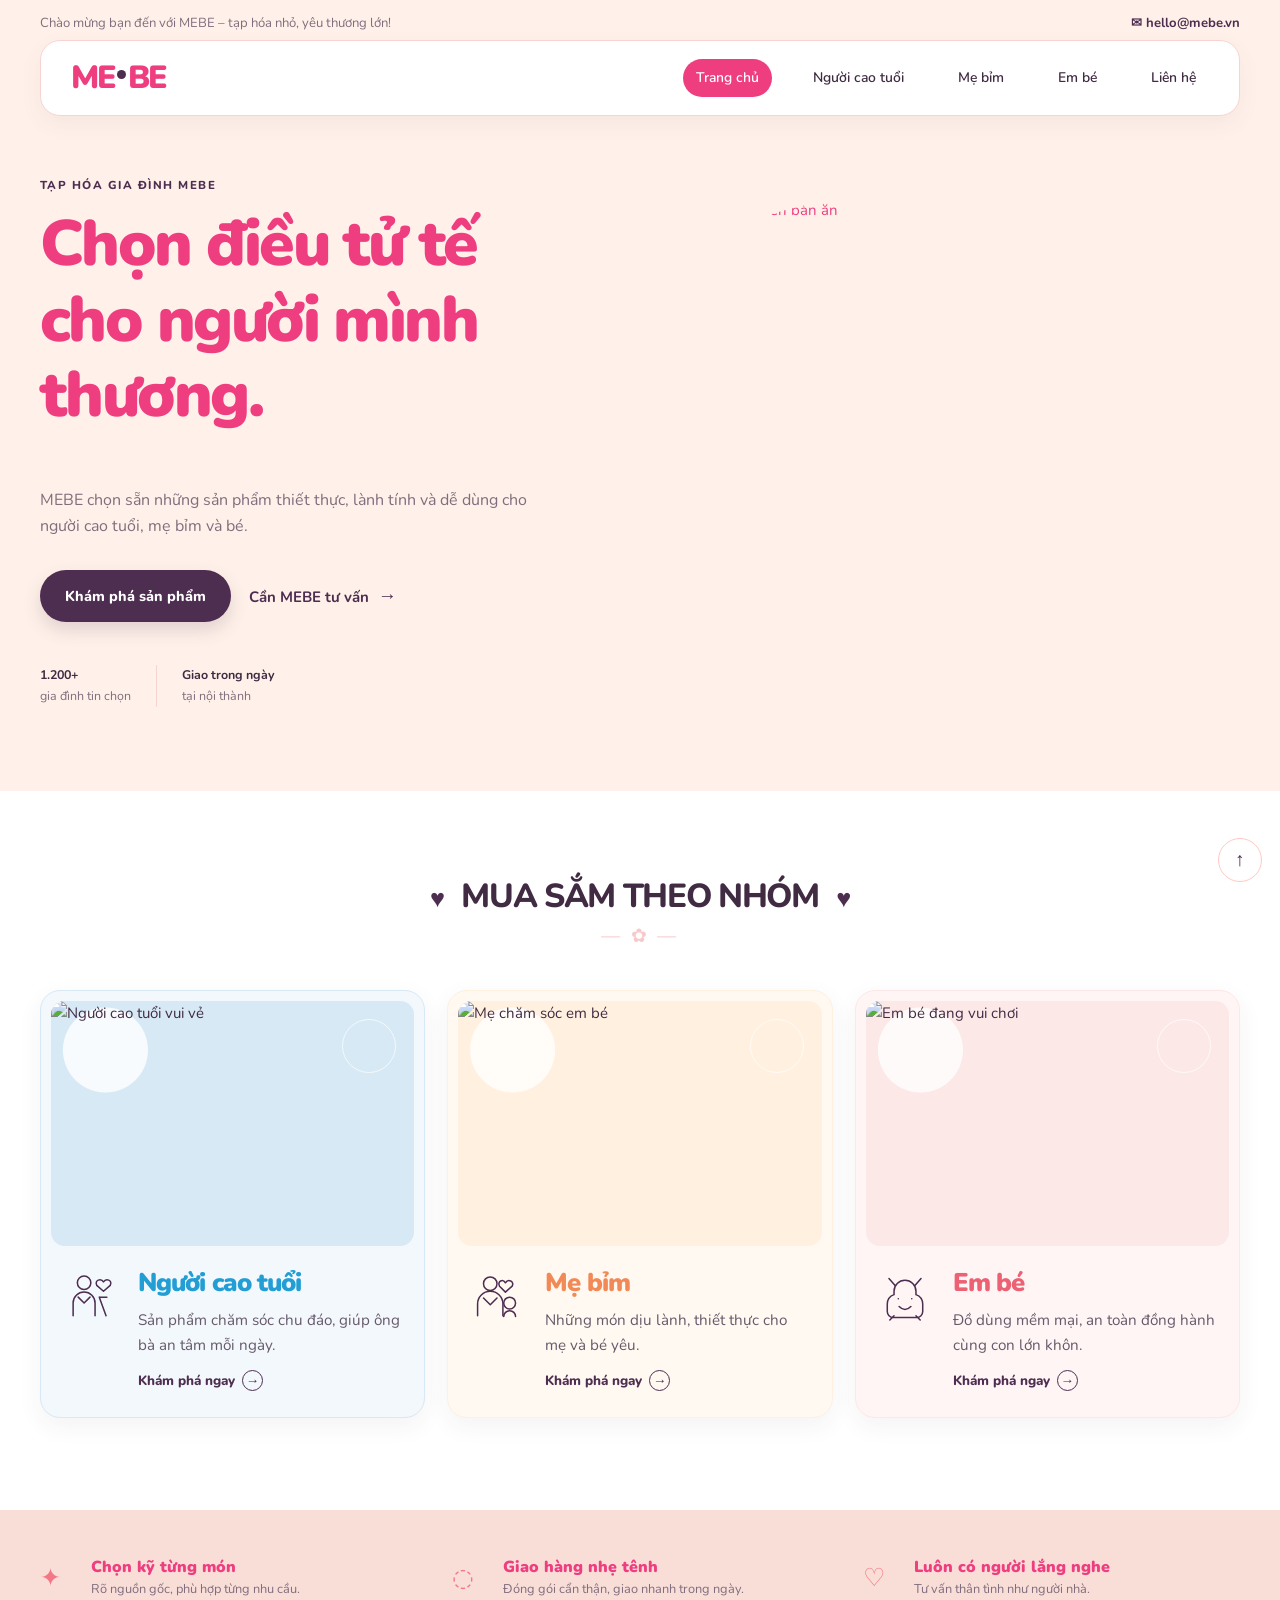
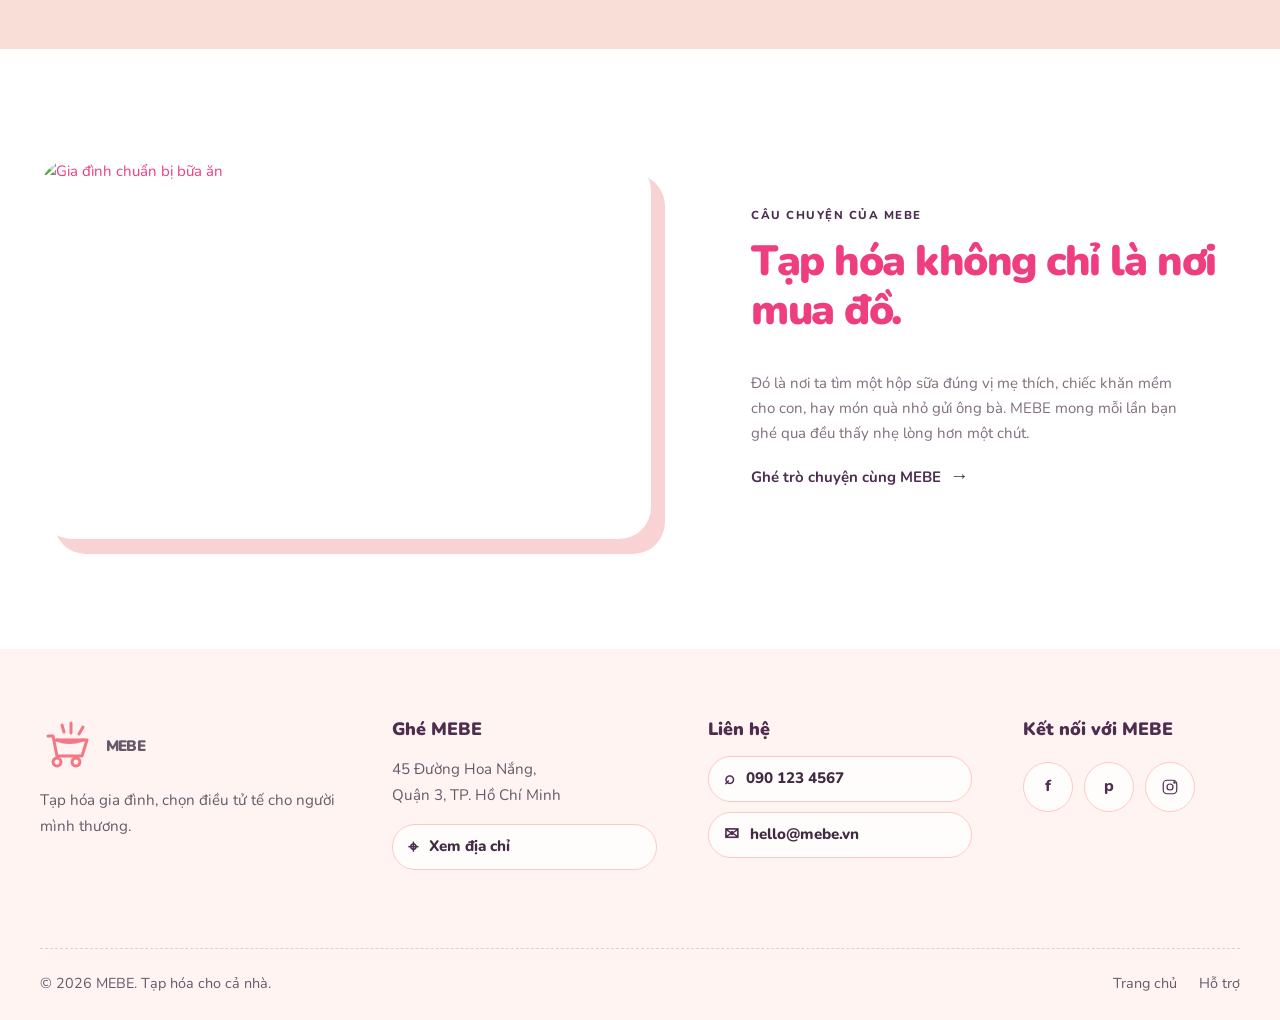
==== index.html @ 36b1567c "fist commit" ====
﻿<!doctype html>
<html lang="vi">
  <head>
    <meta charset="UTF-8" />
    <meta name="viewport" content="width=device-width,initial-scale=1.0" />
    <title>MEBE | Tạp hóa cho cả nhà</title>
    <meta
      name="description"
      content="Cửa hàng tạp hóa tận tâm cho người cao tuổi, mẹ bỉm và bé."
    />
    <link rel="preconnect" href="https://fonts.googleapis.com" />
    <link rel="preconnect" href="https://fonts.gstatic.com" crossorigin />
    <link
      href="https://fonts.googleapis.com/css2?family=Be+Vietnam+Pro:wght@400;500;600;700;800&family=Nunito:wght@400;500;600;700;800;900&display=swap"
      rel="stylesheet"
    />
    <link rel="stylesheet" href="styles.css" />
  </head>
  <body data-page="home">
    <header class="site-header"></header>
    <main>
      <section class="hero home-hero">
        <div class="container hero-grid">
          <div class="hero-copy">
            <p class="eyebrow">TẠP HÓA GIA ĐÌNH MEBE</p>
            <h1>Chọn điều tử tế<br />cho người mình thương.</h1>
            <p>
              MEBE chọn sẵn những sản phẩm thiết thực, lành tính và dễ dùng cho
              người cao tuổi, mẹ bỉm và bé.
            </p>
            <div class="hero-actions">
              <a class="button" href="#nhom-san-pham">Khám phá sản phẩm</a
              ><a class="text-link" href="contact.html"
                >Cần MEBE tư vấn <span>→</span></a
              >
            </div>
            <div class="trust-row">
              <span><b>1.200+</b> gia đình tin chọn</span
              ><span><b>Giao trong ngày</b> tại nội thành</span>
            </div>
          </div>
          <div class="hero-image image-frame">
            <img
              src="https://images.unsplash.com/photo-1602030028438-4cf153cbae9e?auto=format&fit=crop&w=1200&q=85"
              alt="Gia đình quây quần bên bàn ăn"
            />
          </div>
        </div>
      </section>
      <section class="container audience-section" id="nhom-san-pham">
        <div class="audience-heading">
          <p><span>♥</span> MUA SẮM THEO NHÓM <span>♥</span></p>
          <i aria-hidden="true">— ✿ —</i>
        </div>
        <div class="audience-grid">
          <a class="audience-card audience-card--senior" href="senior.html">
            <div class="audience-card-image">
              <img
                src="https://images.unsplash.com/photo-1516307365426-bea591f05011?auto=format&fit=crop&w=900&q=85"
                alt="Người cao tuổi vui vẻ"
                loading="lazy"
              />
            </div>
            <div class="audience-card-copy">
              <svg class="audience-card-icon" viewBox="0 0 64 64" aria-hidden="true">
                <circle cx="25" cy="14" r="8" />
                <path d="M12 53V38a13 13 0 0 1 26 0v15M18 31l7 7 7-7M43 31l8 22M43 31h9" />
                <path d="M48 13c-3-5-11-2-8 4l8 7 8-7c3-6-5-9-8-4Z" />
              </svg>
              <div>
                <h3>Người cao tuổi</h3>
                <p>Sản phẩm chăm sóc chu đáo, giúp ông bà an tâm mỗi ngày.</p>
                <span class="audience-card-link">Khám phá ngay <b>→</b></span>
              </div>
            </div>
          </a>
          <a class="audience-card audience-card--mom" href="mom.html">
            <div class="audience-card-image">
              <img
                src="https://images.unsplash.com/photo-1543342384-1f1350e27861?auto=format&fit=crop&w=900&q=85"
                alt="Mẹ chăm sóc em bé"
                loading="lazy"
              />
            </div>
            <div class="audience-card-copy">
              <svg class="audience-card-icon" viewBox="0 0 64 64" aria-hidden="true">
                <circle cx="24" cy="15" r="8" />
                <path d="M9 53V39a15 15 0 0 1 30 0v14M16 32l8 8 8-8" />
                <circle cx="47" cy="38" r="7" />
                <path d="M40 54a7 7 0 0 1 14 0M42 14c-3-5-10-2-7 4l7 7 8-7c3-6-5-9-8-4Z" />
              </svg>
              <div>
                <h3>Mẹ bỉm</h3>
                <p>Những món dịu lành, thiết thực cho mẹ và bé yêu.</p>
                <span class="audience-card-link">Khám phá ngay <b>→</b></span>
              </div>
            </div>
          </a>
          <a class="audience-card audience-card--baby" href="baby.html">
            <div class="audience-card-image">
              <img
                src="https://images.unsplash.com/photo-1599623560574-39d485900c95?auto=format&fit=crop&w=900&q=85"
                alt="Em bé đang vui chơi"
                loading="lazy"
              />
            </div>
            <div class="audience-card-copy">
              <svg class="audience-card-icon" viewBox="0 0 64 64" aria-hidden="true">
                <path d="M19 24a13 13 0 1 1 26 0v4a12 12 0 0 1 8 11v9a7 7 0 0 1-7 7H18a7 7 0 0 1-7-7v-9a12 12 0 0 1 8-11Z" />
                <path d="M20 17 13 9M44 17l7-8M24 33h.1M40 33h.1M25 42q7 7 14 0M19 53l-5 5M45 53l5 5" />
              </svg>
              <div>
                <h3>Em bé</h3>
                <p>Đồ dùng mềm mại, an toàn đồng hành cùng con lớn khôn.</p>
                <span class="audience-card-link">Khám phá ngay <b>→</b></span>
              </div>
            </div>
          </a>
        </div>
      </section>
<section class="benefit-band">
        <div class="container benefits">
          <div>
            <span>✦</span>
            <h3>Chọn kỹ từng món</h3>
            <p>Rõ nguồn gốc, phù hợp từng nhu cầu.</p>
          </div>
          <div>
            <span>◌</span>
            <h3>Giao hàng nhẹ tênh</h3>
            <p>Đóng gói cẩn thận, giao nhanh trong ngày.</p>
          </div>
          <div>
            <span>♡</span>
            <h3>Luôn có người lắng nghe</h3>
            <p>Tư vấn thân tình như người nhà.</p>
          </div>
        </div>
      </section>
      <section class="container story-section">
        <div class="story-image image-frame">
          <img
            src="https://images.unsplash.com/photo-1556911220-e15b29be8c8f?auto=format&fit=crop&w=1200&q=85"
            alt="Gia đình chuẩn bị bữa ăn"
          />
        </div>
        <div class="story-copy">
          <p class="eyebrow">CÂU CHUYỆN CỦA MEBE</p>
          <h2>Tạp hóa không chỉ là nơi mua đồ.</h2>
          <p>
            Đó là nơi ta tìm một hộp sữa đúng vị mẹ thích, chiếc khăn mềm cho
            con, hay món quà nhỏ gửi ông bà. MEBE mong mỗi lần bạn ghé qua đều
            thấy nhẹ lòng hơn một chút.
          </p>
          <a class="text-link" href="contact.html"
            >Ghé trò chuyện cùng MEBE <span>→</span></a
          >
        </div>
      </section>
    </main>
    <footer class="site-footer"></footer>
    <script src="app.js"></script>
  </body>
</html>
---- styles.css ----
﻿:root {
  --primary: #4d2d50;
  --secondary: #f8c9ca;
  --bg: #ffffff;
  --surface: #ffffff;
  --ink: #402b43;
  --muted: #806d7d;
  --brand: #4d2d50;
  --accent: #f47786;
  --white: #ffffff;
  --line: #f7d4d0;
}
* {
  box-sizing: border-box;
}
html {
  scroll-behavior: smooth;
}
body {
  margin: 0;
  background: var(--bg);
  color: #ee3e80;
  font-family: "Nunito", "Be Vietnam Pro", sans-serif;
  font-size: 15px;
  line-height: 1.65;
}
.container {
  width: min(1200px, calc(100% - 48px));
  margin: auto;
}
h1,
h2,
h3,
p {
  margin-top: 0;
}
h1,
h2,
h3 {
  font-family: "Nunito", "Be Vietnam Pro", sans-serif;
  line-height: 1.18;
  font-weight: 900;
}
h1 {
  font-size: clamp(2.8rem, 5vw, 4.5rem);
  letter-spacing: -0.04em;
}
h2 {
  font-size: clamp(2rem, 3.3vw, 3rem);
  letter-spacing: -0.035em;
}
h3 {
  font-size: 1.25rem;
}
.eyebrow {
  font-size: 0.72rem;
  letter-spacing: 0.13em;
  font-weight: 800;
  color: var(--brand);
  margin-bottom: 12px;
}
.button {
  display: inline-flex;
  justify-content: center;
  align-items: center;
  min-height: 52px;
  padding: 0 25px;
  border: 0;
  border-radius: 999px;
  background: var(--brand);
  color: white;
  text-decoration: none;
  font:
    800 0.9rem "Nunito",
    "Be Vietnam Pro",
    sans-serif;
  cursor: pointer;
  transition:
    transform 0.2s ease,
    background-color 0.2s ease,
    box-shadow 0.2s ease;
  box-shadow: 0 8px 18px rgba(77, 45, 80, 0.16);
}
.button:hover {
  background: #ee3e80;
  transform: translateY(-2px);
  box-shadow: 0 11px 22px rgba(77, 45, 80, 0.22);
}
.text-link {
  font-weight: 700;
  color: var(--brand);
  text-decoration: none;
}
.text-link span {
  font-size: 1.25em;
  margin-left: 5px;
}
.site-header {
  padding: 8px 0 12px;
  background: #fff1e9;
  position: sticky;
  top: 0;
  z-index: 10;
}
.header-topline {
  min-height: 32px;
  display: flex;
  align-items: center;
  justify-content: space-between;
  color: var(--muted);
  font-size: 0.82rem;
}
.header-topline a {
  color: var(--brand);
  font-weight: 700;
  text-decoration: none;
}
.nav {
  min-height: 76px;
  display: flex;
  align-items: center;
  justify-content: space-between;
  position: relative;
  padding: 0 30px;
  border: 1px solid var(--line);
  border-radius: 20px;
  background: var(--white);
  box-shadow: 0 8px 22px rgba(77, 45, 80, 0.06);
}
.brand {
  font-size: 1.4rem;
  font-weight: 800;
  letter-spacing: -0.06em;
  color: #ee3e80;
  text-decoration: none;
}
.site-header .brand {
  font-family: "Nunito", "Be Vietnam Pro", sans-serif;
  font-size: 2rem;
  font-weight: 900;
  letter-spacing: -0.06em;
  line-height: 1;
}
.brand i {
  display: inline-block;
  width: 9px;
  height: 9px;
  background: #4d2d50;
  border-radius: 50%;
  margin: 0 2px 9px;
}
.nav-links {
  display: flex;
  align-items: center;
  gap: 28px;
}
.nav-links a {
  color: var(--ink);
  text-decoration: none;
  font-weight: 600;
  font-size: 0.87rem;
  padding: 8px 13px;
  border-radius: 999px;
  transition:
    color 0.2s ease,
    background-color 0.2s ease;
}
.nav-links a:hover,
.nav-links a.active {
  color: var(--white);
  background: #ee3e80;
}
/* .nav-contact {
  padding: 9px 16px;
  background: var(--primary);
  border-radius: 8px;
} */
.menu-btn {
  display: none;
  background: none;
  border: 0;
  font-size: 1.5rem;
  color: var(--brand);
}
.hero {
  padding: 48px 0 84px;
  background:
    radial-gradient(
      ellipse at 82% 48%,
      rgba(248, 201, 202, 0.42),
      transparent 38%
    ),
    var(--bg);
}
.hero.home-hero {
  background: #fff1e9;
}
.hero-grid {
  display: grid;
  grid-template-columns: 0.9fr 1.1fr;
  align-items: center;
  gap: 54px;
}
.hero-copy h1 {
  max-width: 610px;
  color: #ee3e80;
}
.hero-copy > p:not(.eyebrow) {
  max-width: 505px;
  color: var(--muted);
  font-size: 1rem;
}
.hero-actions {
  display: flex;
  align-items: center;
  gap: 18px;
  margin: 31px 0 43px;
}
.trust-row {
  display: flex;
  gap: 25px;
  color: var(--muted);
  font-size: 0.78rem;
}
.trust-row span + span {
  border-left: 1px solid var(--line);
  padding-left: 25px;
}
.trust-row b {
  color: var(--ink);
  display: block;
}
.image-frame {
  overflow: hidden;
  border-radius: 32px;
  box-shadow: 14px 15px 0 rgba(248, 201, 202, 0.8);
}
.image-frame img {
  width: 100%;
  height: 100%;
  display: block;
  object-fit: cover;
}
.hero-image {
  height: clamp(350px, 38vw, 510px);
  border-radius: 42% 24px 42% 24px;
  box-shadow: none;
}
.audience-section {
  padding: 78px 0 92px;
}
.audience-heading {
  text-align: center;
  margin-bottom: 38px;
}
.audience-heading p {
  margin: 0;
  color: var(--ink);
  font-size: clamp(1.5rem, 2.6vw, 2.2rem);
  font-weight: 800;
  letter-spacing: -0.04em;
}
.audience-heading p span {
  color: var(--primary);
  font-size: 0.76em;
  padding: 0 10px;
}
.audience-heading i {
  display: block;
  margin-top: -3px;
  color: var(--secondary);
  font-style: normal;
  font-size: 1.2rem;
  letter-spacing: 0.15em;
}
.audience-grid {
  display: grid;
  grid-template-columns: repeat(3, 1fr);
  gap: 22px;
}
.audience-card {
  --card-tint: #e3f0f8;
  --card-color: #239ed5;
  --card-bg: #f3f8fc;
  display: flex;
  flex-direction: column;
  overflow: hidden;
  min-width: 0;
  border: 1px solid var(--card-tint);
  border-radius: 20px;
  background: var(--card-bg);
  text-decoration: none;
  color: var(--ink);
  box-shadow: 0 8px 24px rgba(77, 45, 80, 0.06);
  transition:
    transform 0.25s ease,
    box-shadow 0.25s ease,
    border-color 0.25s ease;
}
.audience-card-image {
  position: relative;
  height: 245px;
  margin: 10px 10px 0;
  overflow: hidden;
  border-radius: 14px;
  background:
    radial-gradient(
      circle at 15% 20%,
      rgba(255, 255, 255, 0.8) 0 42px,
      transparent 43px
    ),
    var(--card-tint);
}
.audience-card-image::after {
  content: "";
  position: absolute;
  right: 18px;
  top: 18px;
  width: 52px;
  height: 52px;
  border: 1px solid rgba(255, 255, 255, 0.7);
  border-radius: 50%;
  pointer-events: none;
}
.audience-card-image img {
  position: relative;
  z-index: 1;
  width: 100%;
  height: 100%;
  object-fit: cover;
  object-position: center 42%;
  transition: transform 0.5s ease;
}
.audience-card:hover {
  transform: translateY(-4px);
  border-color: var(--card-color);
  box-shadow: 0 15px 32px rgba(77, 45, 80, 0.12);
}
.audience-card:hover .audience-card-image img {
  transform: scale(1.05);
}
.audience-card-copy {
  display: grid;
  grid-template-columns: 58px minmax(0, 1fr);
  align-items: start;
  gap: 17px;
  padding: 22px 22px 24px;
}
.audience-card h3 {
  color: var(--card-color);
  font-size: clamp(1.45rem, 2vw, 1.8rem);
  font-weight: 900;
  line-height: 1.15;
  margin: 0 0 10px;
  letter-spacing: -0.035em;
}
.audience-card-icon {
  width: 54px;
  height: 54px;
  margin-top: 3px;
  fill: none;
  stroke: var(--brand);
  stroke-linecap: round;
  stroke-linejoin: round;
  stroke-width: 1.8;
}
.audience-card-copy p {
  min-height: 3.2em;
  margin: 0 0 10px;
  color: #66596a;
  font-size: 0.95rem;
  line-height: 1.65;
}
.audience-card-link {
  display: inline-flex;
  justify-content: center;
  align-items: center;
  gap: 7px;
  color: var(--brand);
  font-size: 0.84rem;
  font-weight: 800;
}
.audience-card-link b {
  display: inline-flex;
  align-items: center;
  justify-content: center;
  width: 21px;
  height: 21px;
  border: 1px solid currentColor;
  border-radius: 50%;
  transition: transform 0.2s ease;
}
.audience-card:hover .audience-card-link b {
  transform: translateX(3px);
}
.audience-card:focus-visible {
  outline: 3px solid var(--brand);
  outline-offset: 4px;
}
.audience-card--senior {
  --card-tint: #d7e9f5;
  --card-color: #239ed5;
  --card-bg: #f2f8fc;
}
.audience-card--mom {
  --card-tint: #fff0df;
  --card-color: #f28a58;
  --card-bg: #fff9f1;
}
.audience-card--baby {
  --card-tint: #fde8e8;
  --card-color: #ed6174;
  --card-bg: #fff5f5;
}
.benefit-band {
  background: #f9ded8;
  padding: 48px 0;
}
.benefits {
  display: grid;
  grid-template-columns: repeat(3, 1fr);
  gap: 35px;
}
.benefits > div {
  display: grid;
  grid-template-columns: 38px auto;
  column-gap: 13px;
}
.benefits span {
  grid-row: span 2;
  color: var(--accent);
  font-size: 1.55rem;
}
.benefits h3 {
  font-size: 1rem;
  margin: 0;
}
.benefits p {
  grid-column: 2;
  margin: 3px 0 0;
  color: var(--muted);
  font-size: 0.8rem;
}
.story-section {
  padding: 110px 0;
  display: grid;
  grid-template-columns: 1fr 0.8fr;
  align-items: center;
  gap: 100px;
}
.story-image {
  height: 380px;
}
.story-copy p:not(.eyebrow) {
  color: var(--muted);
  max-width: 430px;
}
.site-footer {
  position: relative;
  background: #fff4f1;
  color: var(--ink);
  padding: 70px 0 24px;
  margin-top: 0;
}
.footer-grid {
  display: grid;
  grid-template-columns: 1.25fr 1.1fr 1.1fr 0.9fr;
  gap: clamp(24px, 4vw, 58px);
  padding-bottom: 78px;
}
.footer-brand {
  display: inline-flex;
  align-items: center;
  gap: 10px;
  margin-bottom: 12px;
  color: var(--brand);
  font-family: "Nunito", "Be Vietnam Pro", sans-serif;
  font-size: 2.25rem;
  font-weight: 900;
  line-height: 1;
  letter-spacing: -0.05em;
  text-decoration: none;
}
.footer-brand-mark {
  width: 56px;
  height: 56px;
  fill: none;
  stroke: var(--accent);
  stroke-linecap: round;
  stroke-linejoin: round;
  stroke-width: 3;
}
.footer-about > p {
  max-width: 300px;
}
.footer-column {
  min-width: 0;
}
.site-footer .footer-title {
  margin: 0 0 16px;
  color: var(--brand);
  font-family: "Nunito", "Be Vietnam Pro", sans-serif;
  font-size: 1.12rem;
  font-weight: 900;
  letter-spacing: 0;
  text-transform: none;
}
.site-footer p,
.site-footer a {
  color: #66596a;
  font-size: 0.95rem;
  line-height: 1.75;
  text-decoration: none;
}
.footer-pill {
  display: flex;
  align-items: center;
  gap: 11px;
  min-height: 46px;
  margin-top: 10px;
  padding: 8px 15px;
  border: 1px solid #ffc9c3;
  border-radius: 999px;
  background: rgba(255, 255, 255, 0.78);
  color: var(--ink) !important;
  font-weight: 800;
  line-height: 1.3 !important;
  transition:
    background-color 0.2s ease,
    border-color 0.2s ease,
    transform 0.2s ease;
}
.footer-pill:hover {
  transform: translateY(-2px);
  border-color: var(--accent);
  background: #ffffff;
}
.footer-pill > span {
  color: var(--brand);
  font-size: 1.1rem;
}
.footer-socials {
  display: flex;
  gap: 11px;
  margin-top: 22px;
}
.footer-socials > span {
  display: inline-flex;
  align-items: center;
  justify-content: center;
  width: 50px;
  height: 50px;
  border: 1px solid #ffc9c3;
  border-radius: 50%;
  background: rgba(255, 255, 255, 0.8);
  color: var(--brand);
  font-family: "Nunito", "Be Vietnam Pro", sans-serif;
  font-size: 1rem;
  font-weight: 800;
}
.footer-socials svg {
  width: 18px;
  height: 18px;
  fill: none;
  stroke: currentColor;
  stroke-linecap: round;
  stroke-linejoin: round;
  stroke-width: 1.6;
}
.copyright {
  display: flex;
  align-items: center;
  justify-content: space-between;
  gap: 20px;
  border-top: 1px dashed #f3c9bd;
  padding-top: 22px;
  color: #66596a;
  font-size: 0.9rem;
}
.copyright nav {
  display: flex;
  gap: 22px;
}
.copyright nav a {
  color: #66596a;
  font-size: 0.9rem;
}
.copyright nav a:hover {
  color: var(--brand);
}
.back-to-top {
  position: fixed;
  z-index: 9;
  right: 18px;
  bottom: 18px;
  display: inline-flex;
  align-items: center;
  justify-content: center;
  width: 44px;
  height: 44px;
  border: 1px solid #ffc9c3;
  border-radius: 50%;
  background: rgba(255, 255, 255, 0.94);
  color: var(--brand);
  font:
    700 1.2rem "Nunito",
    "Be Vietnam Pro",
    sans-serif;
  cursor: pointer;
  transition:
    transform 0.2s ease,
    background-color 0.2s ease;
}
.back-to-top:hover {
  transform: translateY(-3px);
  background: #ffffff;
}
.category-hero {
  min-height: 350px;
  display: flex;
  align-items: center;
  background-size: cover;
  background-position: center;
  position: relative;
  color: #fff;
}
.category-hero:before {
  content: "";
  position: absolute;
  inset: 0;
  background: linear-gradient(
    90deg,
    rgba(55, 33, 59, 0.78),
    rgba(55, 33, 59, 0.18)
  );
}
.category-hero-content {
  position: relative;
}
.category-hero .eyebrow {
  color: #ffd2d3;
}
.category-hero p:not(.eyebrow) {
  max-width: 480px;
  color: #ffffff;
}
.elder-hero {
  background-image: url("https://images.unsplash.com/photo-1447069387593-a5de0862481e?auto=format&fit=crop&w=1700&q=85");
}
.mom-hero {
  background-image: url("https://images.unsplash.com/photo-1543342384-1f1350e27861?auto=format&fit=crop&w=1700&q=85");
}
.baby-hero {
  background-image: url("https://images.unsplash.com/photo-1546015720-b8b30df5aa27?auto=format&fit=crop&w=1700&q=85");
}
.product-section {
  padding: 70px 0 100px;
}
.product-heading > p {
  color: var(--muted);
  margin: 0;
}
.shop-toolbar {
  display: flex;
  justify-content: space-between;
  gap: 16px;
  border-top: 1px solid var(--line);
  border-bottom: 1px solid var(--line);
  padding: 16px 0;
  margin-bottom: 30px;
}
.search-box {
  background: #ffffff;
  border: 1px solid var(--line);
  border-radius: 14px;
  display: flex;
  align-items: center;
  width: min(100%, 370px);
  padding: 0 12px;
  gap: 7px;
  color: var(--brand);
}
.search-box input {
  border: 0;
  outline: 0;
  background: transparent;
  width: 100%;
  padding: 10px 0;
  font: inherit;
}
.filter-wrap {
  display: flex;
  align-items: center;
  gap: 9px;
  font-size: 0.82rem;
  font-weight: 600;
}
.filter-wrap select {
  border: 1px solid var(--line);
  border-radius: 12px;
  background: #ffffff;
  padding: 9px;
  font: inherit;
  color: var(--ink);
}
.product-grid {
  display: grid;
  grid-template-columns: repeat(3, minmax(0, 1fr));
  align-items: stretch;
  gap: 28px;
}
.product-card {
  display: flex;
  flex-direction: column;
  background: var(--white);
  border: 1px solid var(--line);
  border-radius: 18px;
  padding: 14px;
  box-shadow: 0 7px 22px rgba(77, 45, 80, 0.04);
  transition:
    transform 0.25s ease,
    box-shadow 0.25s ease,
    border-color 0.25s ease;
}
.product-card:hover {
  transform: translateY(-3px);
  border-color: #ffc9c3;
  box-shadow: 0 13px 28px rgba(77, 45, 80, 0.1);
}
.product-image {
  position: relative;
  display: block;
  overflow: hidden;
  aspect-ratio: 1 / 1.05;
  border-radius: 15px;
  background: #fff4f1;
}
.product-image > img {
  width: 100%;
  height: 100%;
  display: block;
  padding: 8px;
  object-fit: contain;
  transition: transform 0.35s ease;
}
.product-card:hover .product-image > img {
  transform: scale(1.035);
}
.product-actions {
  position: absolute;
  inset: 0;
  display: flex;
  align-items: center;
  justify-content: center;
  gap: 10px;
  opacity: 0;
  background: rgba(77, 45, 80, 0.08);
  transition: opacity 0.2s ease;
}
.product-card:hover .product-actions,
.product-card:focus-within .product-actions {
  opacity: 1;
}
.product-action {
  display: inline-flex;
  align-items: center;
  justify-content: center;
  width: 42px;
  height: 42px;
  padding: 0;
  border: 0;
  border-radius: 50%;
  background: #ffffff;
  color: var(--brand);
  cursor: pointer;
  box-shadow: 0 3px 12px rgba(77, 45, 80, 0.1);
  transition:
    color 0.2s ease,
    transform 0.2s ease;
}
.product-action:hover,
.product-action[aria-pressed="true"] {
  color: var(--accent);
  transform: translateY(-2px);
}
.product-action svg {
  width: 18px;
  height: 18px;
  fill: none;
  stroke: currentColor;
  stroke-linecap: round;
  stroke-linejoin: round;
  stroke-width: 1.8;
}
.product-info {
  display: flex;
  flex: 1;
  flex-direction: column;
  align-items: center;
  padding: 20px 10px 12px;
  text-align: center;
}
.product-type {
  display: none;
}
.product-name {
  font-weight: 900;
  font-size: 1.12rem;
  line-height: 1.42;
  min-height: 3.1em;
  margin-bottom: 4px;
}
.price {
  color: var(--muted);
  font-size: 1rem;
  font-weight: 800;
  margin-bottom: 16px;
}
.product-buy {
  display: inline-flex;
  align-items: center;
  justify-content: center;
  min-height: 44px;
  padding: 0 22px;
  border: 1px solid #ffc9c3;
  border-radius: 999px;
  background: #ffffff;
  color: var(--ink);
  font-size: 0.9rem;
  font-weight: 800;
  text-decoration: none;
  transition:
    color 0.2s ease,
    background-color 0.2s ease,
    border-color 0.2s ease,
    transform 0.2s ease;
}
.product-buy:hover {
  transform: translateY(-2px);
  border-color: var(--brand);
  background: var(--brand);
  color: #ffffff;
}
.empty-results {
  grid-column: 1/-1;
  text-align: center;
  padding: 45px;
  background: #ffffff;
  border-radius: 12px;
  color: var(--muted);
}
.pagination {
  display: flex;
  justify-content: center;
  gap: 8px;
  margin-top: 36px;
}
.pagination button {
  border: 1px solid var(--line);
  background: transparent;
  color: var(--ink);
  width: 38px;
  height: 38px;
  border-radius: 12px;
  font:
    700 0.85rem "Nunito",
    "Be Vietnam Pro",
    sans-serif;
  cursor: pointer;
}
.pagination button.active,
.pagination button:hover {
  color: #fff;
  background: var(--brand);
  border-color: var(--brand);
}
.contact-hero {
  padding: 82px 0;
  background:
    radial-gradient(
      ellipse at 90% 15%,
      rgba(248, 201, 202, 0.5),
      transparent 40%
    ),
    var(--bg);
}
.contact-hero h1 {
  color: #ee3e80;
}
.contact-hero > div > p:not(.eyebrow) {
  color: var(--muted);
  max-width: 450px;
}
.contact-layout {
  display: grid;
  grid-template-columns: 0.8fr 1.2fr;
  gap: 90px;
  padding: 85px 0 105px;
}
.contact-details h2,
.contact-form h2 {
  font-size: 1.65rem;
}
.contact-details > div {
  display: flex;
  gap: 15px;
  margin: 24px 0;
}
.contact-details span {
  color: var(--brand);
  font-size: 1.25rem;
}
.contact-details p {
  margin: 0;
  color: var(--muted);
  font-size: 0.87rem;
}
.contact-details b {
  display: block;
  color: var(--ink);
  margin-bottom: 2px;
}
.contact-form {
  background: var(--white);
  border: 1px solid var(--line);
  border-radius: 24px;
  padding: 34px;
  box-shadow: 0 12px 32px rgba(77, 45, 80, 0.07);
}
.contact-form label {
  display: block;
  font-weight: 700;
  font-size: 0.82rem;
  margin: 17px 0;
}
.contact-form input,
.contact-form textarea {
  display: block;
  width: 100%;
  margin-top: 6px;
  padding: 12px;
  border: 1px solid var(--line);
  border-radius: 12px;
  background: #ffffff;
  font:
    400 0.9rem "Nunito",
    "Be Vietnam Pro",
    sans-serif;
  outline-color: var(--brand);
  resize: vertical;
}
.form-message {
  font-size: 0.84rem;
  color: var(--brand);
  margin: 12px 0 0;
}
@media (max-width: 760px) {
  .container {
    width: min(100% - 32px, 1200px);
  }
  .site-header {
    padding: 6px 0 10px;
  }
  .header-topline {
    min-height: 28px;
    font-size: 0.7rem;
  }
  .header-topline span {
    max-width: 58%;
  }
  .nav {
    min-height: 62px;
    padding: 0 18px;
    border-radius: 17px;
  }
  .site-header .brand {
    font-size: 1.8rem;
  }
  .menu-btn {
    display: block;
    cursor: pointer;
  }
  .nav-links {
    display: none;
    position: absolute;
    top: calc(100% + 8px);
    left: 0;
    right: 0;
    background: var(--white);
    padding: 16px;
    border-radius: 12px;
    border: 1px solid var(--line);
    box-shadow: 0 8px 20px rgba(77, 45, 80, 0.12);
    flex-direction: column;
    align-items: stretch;
    gap: 5px;
  }
  .nav-links.open {
    display: flex;
  }
  .nav-links a {
    padding: 9px;
  }
  .hero {
    padding: 35px 0 60px;
  }
  .hero-grid,
  .story-section,
  .contact-layout {
    grid-template-columns: 1fr;
    gap: 35px;
  }
  .hero-image {
    height: clamp(260px, 70vw, 380px);
    order: 0;
    border-radius: 34% 20px 34% 20px;
  }
  .hero-copy h1 {
    font-size: clamp(2.5rem, 10vw, 3.4rem);
  }
  .audience-section,
  .story-section {
    padding: 65px 0;
  }
  .section-heading,
  .product-heading {
    display: block;
  }
  .section-heading > p {
    margin-top: 12px;
  }
  .audience-grid {
    grid-template-columns: 1fr;
  }
  .audience-card {
    min-height: 0;
  }
  .audience-card-image {
    height: clamp(200px, 58vw, 280px);
  }
  .audience-card-copy {
    grid-template-columns: 48px minmax(0, 1fr);
    gap: 13px;
    padding: 18px 18px 21px;
  }
  .audience-card-icon {
    width: 46px;
    height: 46px;
  }
  .benefits {
    grid-template-columns: 1fr;
    gap: 20px;
  }
  .story-image {
    height: 285px;
  }
  .footer-grid {
    grid-template-columns: 1fr 1fr;
  }
  .product-grid {
    grid-template-columns: repeat(2, 1fr);
    gap: 12px;
  }
  .product-card {
    padding: 9px;
  }
  .product-info {
    padding: 15px 6px 8px;
  }
  .product-name {
    font-size: 0.96rem;
  }
  .product-buy {
    min-height: 40px;
    padding: 0 16px;
  }
  .shop-toolbar {
    align-items: stretch;
    flex-direction: column;
  }
  .search-box {
    width: 100%;
  }
  .filter-wrap {
    justify-content: space-between;
  }
  .category-hero {
    min-height: 300px;
  }
  .contact-layout {
    padding: 58px 0;
  }
  .contact-form {
    padding: 23px;
  }
}
@media (max-width: 400px) {
  .header-topline span {
    max-width: 100%;
  }
  .header-topline a {
    font-size: 0;
  }
  .header-topline a::after {
    content: "Liên hệ";
    font-size: 0.7rem;
  }
  .product-grid {
    grid-template-columns: 1fr;
  }
  .trust-row {
    gap: 12px;
    font-size: 0.68rem;
  }
  .trust-row span + span {
    padding-left: 12px;
  }
  .hero-actions {
    gap: 15px;
    flex-wrap: wrap;
  }
}
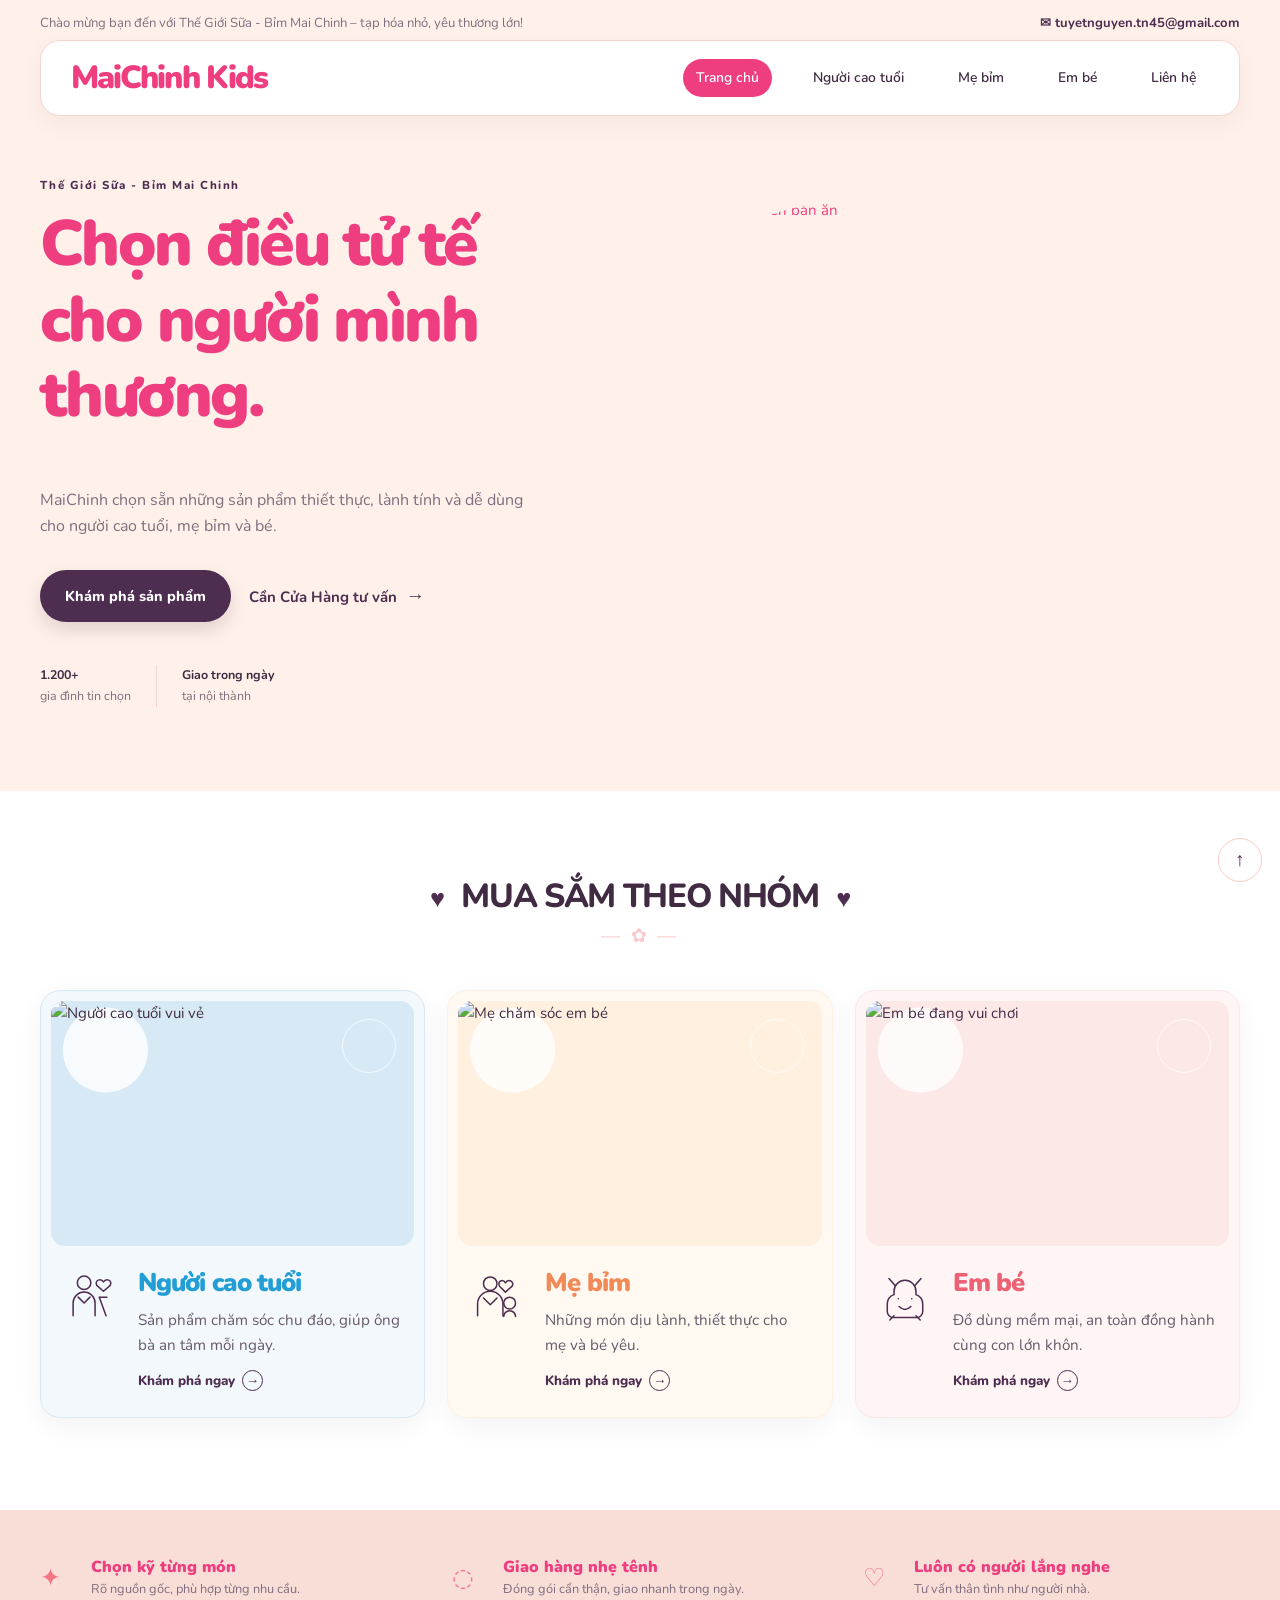
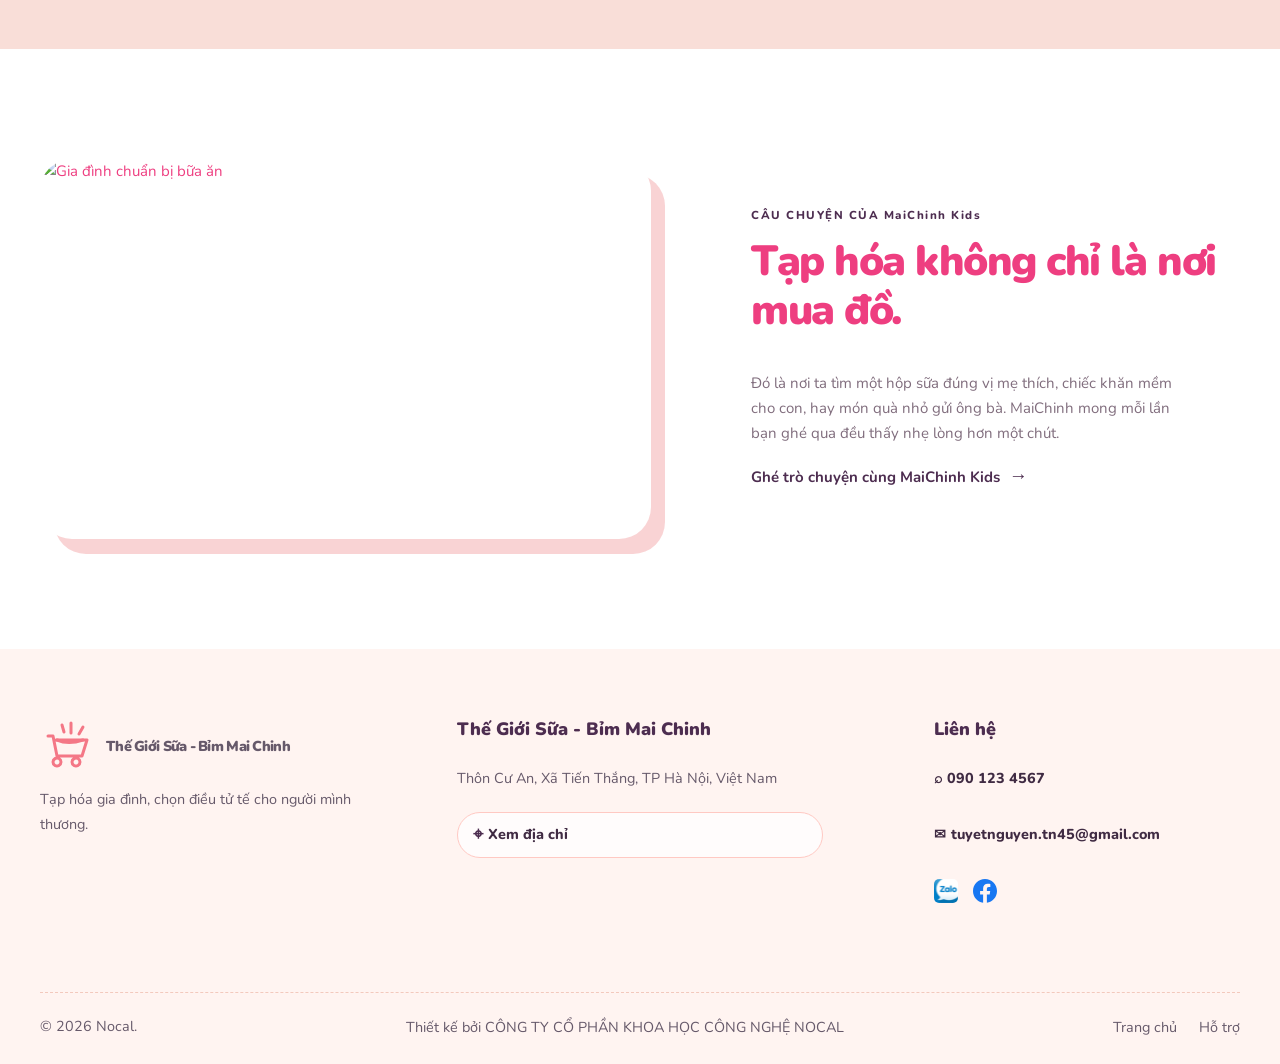
==== commit 7477f37f: "update/page" ====
--- a/index.html
+++ b/index.html
@@ -3,7 +3,7 @@
   <head>
     <meta charset="UTF-8" />
     <meta name="viewport" content="width=device-width,initial-scale=1.0" />
-    <title>MEBE | Tạp hóa cho cả nhà</title>
+    <title>MaiChinh Kids | Tạp hóa cho cả nhà</title>
     <meta
       name="description"
       content="Cửa hàng tạp hóa tận tâm cho người cao tuổi, mẹ bỉm và bé."
@@ -22,16 +22,16 @@
       <section class="hero home-hero">
         <div class="container hero-grid">
           <div class="hero-copy">
-            <p class="eyebrow">TẠP HÓA GIA ĐÌNH MEBE</p>
+            <p class="eyebrow">Thế Giới Sữa - Bỉm Mai Chinh</p>
             <h1>Chọn điều tử tế<br />cho người mình thương.</h1>
             <p>
-              MEBE chọn sẵn những sản phẩm thiết thực, lành tính và dễ dùng cho
-              người cao tuổi, mẹ bỉm và bé.
+              MaiChinh chọn sẵn những sản phẩm thiết thực, lành tính và dễ dùng
+              cho người cao tuổi, mẹ bỉm và bé.
             </p>
             <div class="hero-actions">
               <a class="button" href="#nhom-san-pham">Khám phá sản phẩm</a
               ><a class="text-link" href="contact.html"
-                >Cần MEBE tư vấn <span>→</span></a
+                >Cần Cửa Hàng tư vấn <span>→</span></a
               >
             </div>
             <div class="trust-row">
@@ -62,9 +62,15 @@
               />
             </div>
             <div class="audience-card-copy">
-              <svg class="audience-card-icon" viewBox="0 0 64 64" aria-hidden="true">
+              <svg
+                class="audience-card-icon"
+                viewBox="0 0 64 64"
+                aria-hidden="true"
+              >
                 <circle cx="25" cy="14" r="8" />
-                <path d="M12 53V38a13 13 0 0 1 26 0v15M18 31l7 7 7-7M43 31l8 22M43 31h9" />
+                <path
+                  d="M12 53V38a13 13 0 0 1 26 0v15M18 31l7 7 7-7M43 31l8 22M43 31h9"
+                />
                 <path d="M48 13c-3-5-11-2-8 4l8 7 8-7c3-6-5-9-8-4Z" />
               </svg>
               <div>
@@ -83,11 +89,17 @@
               />
             </div>
             <div class="audience-card-copy">
-              <svg class="audience-card-icon" viewBox="0 0 64 64" aria-hidden="true">
+              <svg
+                class="audience-card-icon"
+                viewBox="0 0 64 64"
+                aria-hidden="true"
+              >
                 <circle cx="24" cy="15" r="8" />
                 <path d="M9 53V39a15 15 0 0 1 30 0v14M16 32l8 8 8-8" />
                 <circle cx="47" cy="38" r="7" />
-                <path d="M40 54a7 7 0 0 1 14 0M42 14c-3-5-10-2-7 4l7 7 8-7c3-6-5-9-8-4Z" />
+                <path
+                  d="M40 54a7 7 0 0 1 14 0M42 14c-3-5-10-2-7 4l7 7 8-7c3-6-5-9-8-4Z"
+                />
               </svg>
               <div>
                 <h3>Mẹ bỉm</h3>
@@ -105,9 +117,17 @@
               />
             </div>
             <div class="audience-card-copy">
-              <svg class="audience-card-icon" viewBox="0 0 64 64" aria-hidden="true">
-                <path d="M19 24a13 13 0 1 1 26 0v4a12 12 0 0 1 8 11v9a7 7 0 0 1-7 7H18a7 7 0 0 1-7-7v-9a12 12 0 0 1 8-11Z" />
-                <path d="M20 17 13 9M44 17l7-8M24 33h.1M40 33h.1M25 42q7 7 14 0M19 53l-5 5M45 53l5 5" />
+              <svg
+                class="audience-card-icon"
+                viewBox="0 0 64 64"
+                aria-hidden="true"
+              >
+                <path
+                  d="M19 24a13 13 0 1 1 26 0v4a12 12 0 0 1 8 11v9a7 7 0 0 1-7 7H18a7 7 0 0 1-7-7v-9a12 12 0 0 1 8-11Z"
+                />
+                <path
+                  d="M20 17 13 9M44 17l7-8M24 33h.1M40 33h.1M25 42q7 7 14 0M19 53l-5 5M45 53l5 5"
+                />
               </svg>
               <div>
                 <h3>Em bé</h3>
@@ -118,7 +138,7 @@
           </a>
         </div>
       </section>
-<section class="benefit-band">
+      <section class="benefit-band">
         <div class="container benefits">
           <div>
             <span>✦</span>
@@ -145,15 +165,15 @@
           />
         </div>
         <div class="story-copy">
-          <p class="eyebrow">CÂU CHUYỆN CỦA MEBE</p>
+          <p class="eyebrow">CÂU CHUYỆN CỦA MaiChinh Kids</p>
           <h2>Tạp hóa không chỉ là nơi mua đồ.</h2>
           <p>
             Đó là nơi ta tìm một hộp sữa đúng vị mẹ thích, chiếc khăn mềm cho
-            con, hay món quà nhỏ gửi ông bà. MEBE mong mỗi lần bạn ghé qua đều
-            thấy nhẹ lòng hơn một chút.
+            con, hay món quà nhỏ gửi ông bà. MaiChinh mong mỗi lần bạn ghé qua
+            đều thấy nhẹ lòng hơn một chút.
           </p>
           <a class="text-link" href="contact.html"
-            >Ghé trò chuyện cùng MEBE <span>→</span></a
+            >Ghé trò chuyện cùng MaiChinh Kids <span>→</span></a
           >
         </div>
       </section>
--- a/styles.css
+++ b/styles.css
@@ -464,7 +464,7 @@
 }
 .footer-grid {
   display: grid;
-  grid-template-columns: 1.25fr 1.1fr 1.1fr 0.9fr;
+  grid-template-columns: repeat(3, 1fr);
   gap: clamp(24px, 4vw, 58px);
   padding-bottom: 78px;
 }
@@ -491,10 +491,18 @@
   stroke-width: 3;
 }
 .footer-about > p {
-  max-width: 300px;
+  max-width: 340px;
 }
 .footer-column {
   min-width: 0;
+}
+.site-footer .footer-address {
+  margin: 0;
+  height: 46px;
+  display: flex;
+  flex-direction: column;
+  justify-content: center;
+  line-height: 1.35;
 }
 .site-footer .footer-title {
   margin: 0 0 16px;
@@ -508,14 +516,15 @@
 .site-footer p,
 .site-footer a {
   color: #66596a;
-  font-size: 0.95rem;
+  font-size: 0.9rem;
   line-height: 1.75;
   text-decoration: none;
 }
 .footer-pill {
   display: flex;
   align-items: center;
-  gap: 11px;
+  gap: 5px;
+  height: 46px;
   min-height: 46px;
   margin-top: 10px;
   padding: 8px 15px;
@@ -530,6 +539,24 @@
     border-color 0.2s ease,
     transform 0.2s ease;
 }
+.footer-contact {
+  display: flex;
+  align-items: center;
+  gap: 5px;
+  height: 46px;
+  min-height: 46px;
+  margin-top: 10px;
+  color: var(--ink) !important;
+  font-weight: 800;
+  line-height: 1.3 !important;
+  transition:
+    background-color 0.2s ease,
+    border-color 0.2s ease,
+    transform 0.2s ease;
+}
+.column-contact {
+  margin-left: 60px;
+}
 .footer-pill:hover {
   transform: translateY(-2px);
   border-color: var(--accent);
@@ -541,8 +568,7 @@
 }
 .footer-socials {
   display: flex;
-  gap: 11px;
-  margin-top: 22px;
+  gap: 15px;
 }
 .footer-socials > span {
   display: inline-flex;
@@ -550,9 +576,6 @@
   justify-content: center;
   width: 50px;
   height: 50px;
-  border: 1px solid #ffc9c3;
-  border-radius: 50%;
-  background: rgba(255, 255, 255, 0.8);
   color: var(--brand);
   font-family: "Nunito", "Be Vietnam Pro", sans-serif;
   font-size: 1rem;
@@ -1056,6 +1079,10 @@
   }
   .footer-grid {
     grid-template-columns: 1fr 1fr;
+    gap: 32px 24px;
+  }
+  .footer-about {
+    grid-column: span 2;
   }
   .product-grid {
     grid-template-columns: repeat(2, 1fr);
